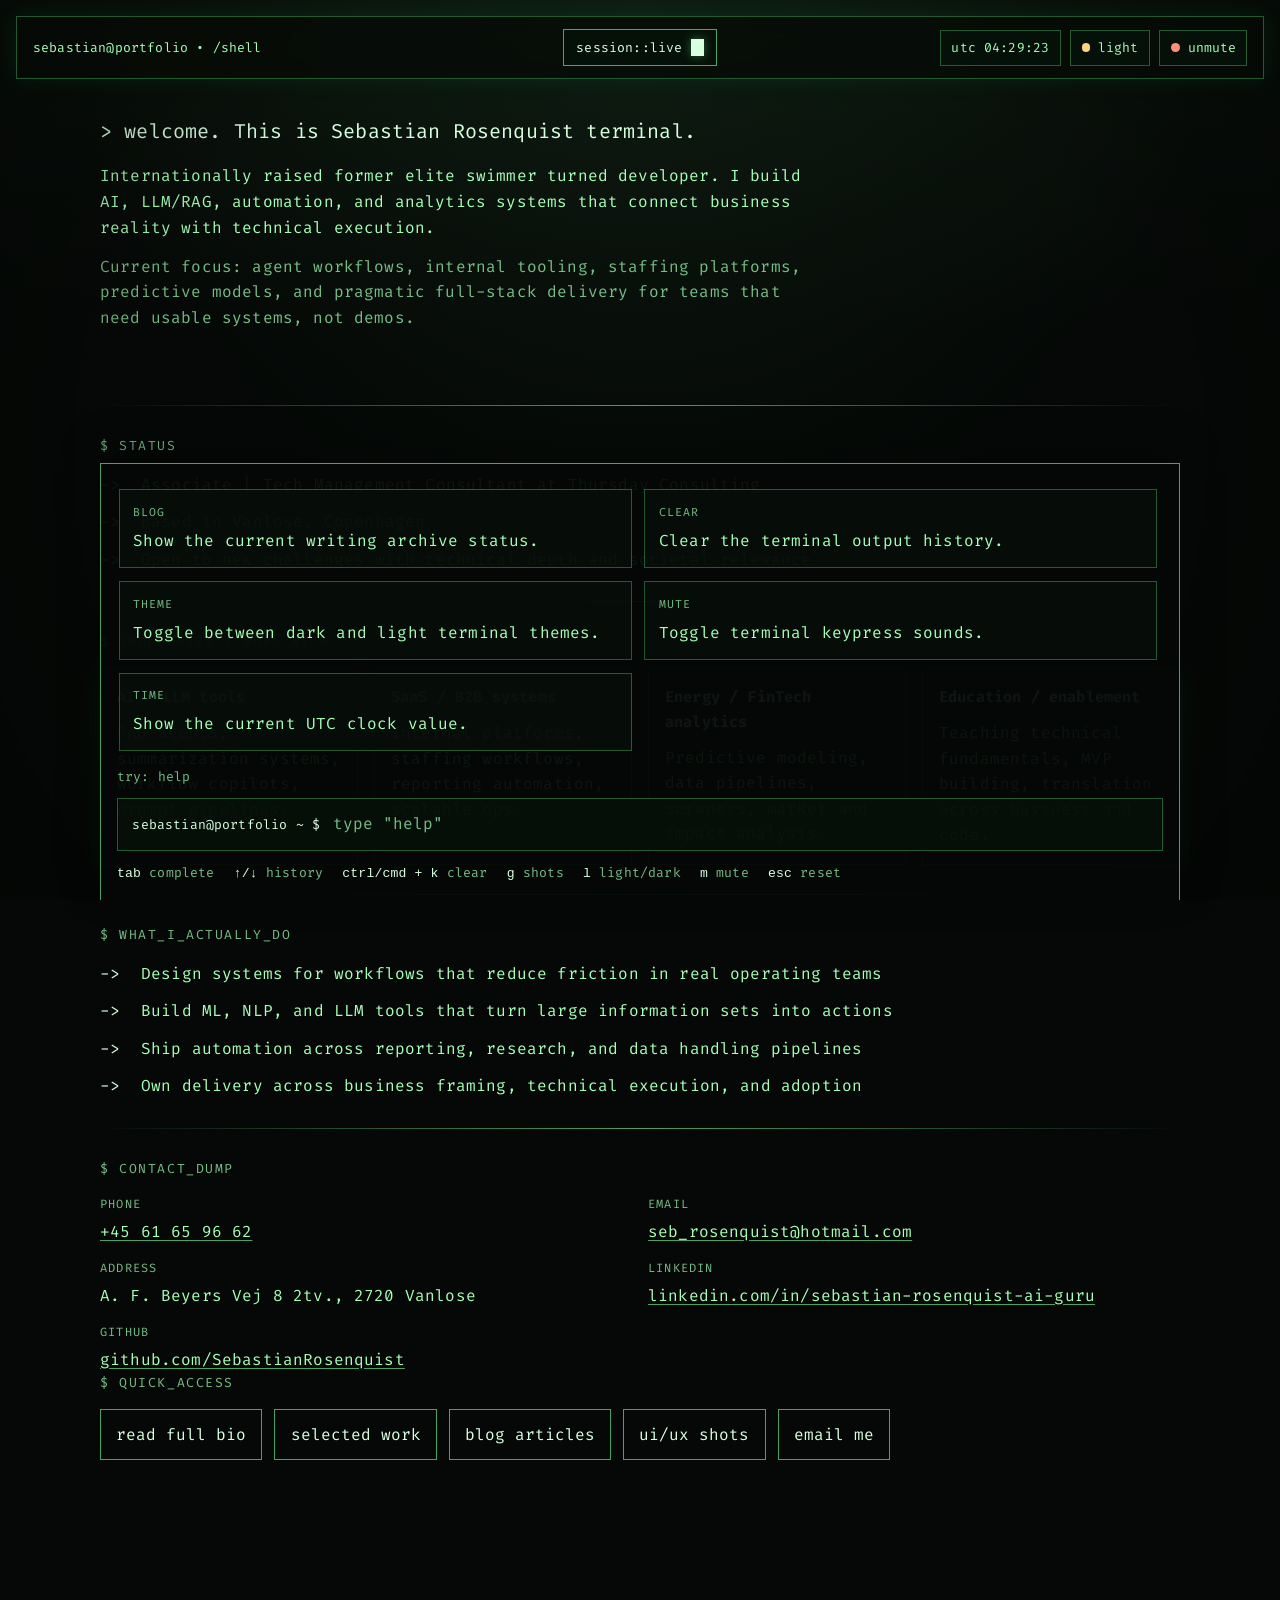
==== index.html @ 96fb519d "first commit" ====
<!doctype html>
<html lang="en" data-theme="dark">
  <head>
    <meta charset="utf-8">
    <meta name="viewport" content="width=device-width, initial-scale=1">
    <title>Sebastian Rosenquist | Terminal Portfolio</title>
    <meta
      name="description"
      content="Terminal-style portfolio for Sebastian Rosenquist, AI and ML consultant focused on LLMs, RAG, automation, and analytics."
    >
    <link rel="preconnect" href="https://fonts.googleapis.com">
    <link rel="preconnect" href="https://fonts.gstatic.com" crossorigin>
    <link
      href="https://fonts.googleapis.com/css2?family=Fira+Code:wght@400;500;600&display=swap"
      rel="stylesheet"
    >
    <link rel="stylesheet" href="styles.css">
  </head>
  <body>
    <div class="app-shell">
      <header class="system-bar" aria-label="Terminal toolbar">
        <div class="system-bar__identity">sebastian@portfolio &bull; /shell</div>

        <div class="system-bar__status" aria-hidden="true">
          <span>session::live</span>
          <span class="block-cursor"></span>
        </div>

        <div class="system-bar__tools">
          <div
            class="utc-readout"
            id="utcReadout"
            aria-label="Current UTC time"
          >
            UTC --:--:--
          </div>

          <button
            class="toolbar-button"
            id="themeToggle"
            type="button"
            aria-label="Toggle light and dark mode"
            aria-pressed="false"
            title="Toggle theme"
          >
            <span class="toolbar-button__dot toolbar-button__dot--amber" aria-hidden="true"></span>
            <span class="toolbar-button__text">theme</span>
          </button>

          <button
            class="toolbar-button"
            id="muteToggle"
            type="button"
            aria-label="Toggle terminal sound"
            aria-pressed="true"
            title="Toggle sound"
          >
            <span class="toolbar-button__dot toolbar-button__dot--red" aria-hidden="true"></span>
            <span class="toolbar-button__text">mute</span>
          </button>
        </div>
      </header>

      <main class="terminal-view">
        <section class="intro reveal">
          <p class="terminal-line terminal-line--lead">
            &gt; welcome. This is Sebastian Rosenquist terminal.
          </p>
          <p class="intro-copy">
            Internationally raised former elite swimmer turned developer. I build AI,
            LLM/RAG, automation, and analytics systems that connect business reality
            with technical execution.
          </p>
          <p class="intro-copy intro-copy--dim">
            Current focus: agent workflows, internal tooling, staffing platforms,
            predictive models, and pragmatic full-stack delivery for teams that need
            usable systems, not demos.
          </p>
        </section>

        <div class="terminal-rule" aria-hidden="true"></div>

        <section class="info-section reveal" id="status-section" aria-labelledby="status-heading">
          <div class="section-heading" id="status-heading">$ status</div>
          <ul class="terminal-list">
            <li><span class="list-prefix">-&gt;</span> Associate | Tech Management Consultant at Thursday Consulting</li>
            <li><span class="list-prefix">-&gt;</span> Based in Vanlose, Copenhagen</li>
            <li><span class="list-prefix">-&gt;</span> Open to new challenges with technical depth and societal relevance</li>
          </ul>
        </section>

        <div class="terminal-rule" aria-hidden="true"></div>

        <section
          class="info-section reveal"
          id="industries-section"
          aria-labelledby="industries-heading"
        >
          <div class="section-heading" id="industries-heading">$ industries_i_work_with</div>
          <div class="industry-grid">
            <article class="grid-cell">
              <h2>AI / LLM tools</h2>
              <p>RAG agents, summarization systems, workflow copilots, prompt pipelines.</p>
            </article>
            <article class="grid-cell">
              <h2>SaaS / B2B systems</h2>
              <p>Internal platforms, staffing workflows, reporting automation, scalable ops.</p>
            </article>
            <article class="grid-cell">
              <h2>Energy / FinTech analytics</h2>
              <p>Predictive modeling, data pipelines, scrapers, market and impact analysis.</p>
            </article>
            <article class="grid-cell">
              <h2>Education / enablement</h2>
              <p>Teaching technical fundamentals, MVP building, translation across business and code.</p>
            </article>
          </div>
        </section>

        <div class="terminal-rule" aria-hidden="true"></div>

        <section class="info-section reveal" id="work-section" aria-labelledby="work-heading">
          <div class="section-heading" id="work-heading">$ what_i_actually_do</div>
          <ul class="terminal-list">
            <li><span class="list-prefix">-&gt;</span> Design systems for workflows that reduce friction in real operating teams</li>
            <li><span class="list-prefix">-&gt;</span> Build ML, NLP, and LLM tools that turn large information sets into actions</li>
            <li><span class="list-prefix">-&gt;</span> Ship automation across reporting, research, and data handling pipelines</li>
            <li><span class="list-prefix">-&gt;</span> Own delivery across business framing, technical execution, and adoption</li>
          </ul>
        </section>

        <div class="terminal-rule" aria-hidden="true"></div>

        <section class="info-section reveal" aria-labelledby="contact-heading">
          <div class="section-heading" id="contact-heading">$ contact_dump</div>
          <div class="contact-grid">
            <p><span class="contact-label">phone</span><a href="tel:+4561659662">+45 61 65 96 62</a></p>
            <p><span class="contact-label">email</span><a href="mailto:seb_rosenquist@hotmail.com">seb_rosenquist@hotmail.com</a></p>
            <p><span class="contact-label">address</span><span>A. F. Beyers Vej 8 2tv., 2720 Vanlose</span></p>
            <p><span class="contact-label">linkedin</span><a href="https://www.linkedin.com/in/sebastian-rosenquist-ai-guru/" target="_blank" rel="noreferrer">linkedin.com/in/sebastian-rosenquist-ai-guru</a></p>
            <p><span class="contact-label">github</span><a href="https://github.com/SebastianRosenquist" target="_blank" rel="noreferrer">github.com/SebastianRosenquist</a></p>
          </div>
        </section>

        <section class="chip-section reveal" aria-labelledby="quick-actions-heading">
          <div class="section-heading" id="quick-actions-heading">$ quick_access</div>
          <div class="chip-row">
            <button class="terminal-chip" type="button" data-command="bio">read full bio</button>
            <button class="terminal-chip" type="button" data-command="shots">selected work</button>
            <button class="terminal-chip" type="button" data-command="blog">blog articles</button>
            <button class="terminal-chip" type="button" data-command="shots">ui/ux shots</button>
            <button class="terminal-chip" type="button" data-command="contact">email me</button>
          </div>
        </section>
      </main>

      <aside class="command-dock" aria-label="Interactive command line">
        <div
          class="command-log"
          id="terminalLog"
          role="log"
          aria-live="polite"
          aria-relevant="additions"
          aria-label="Terminal command output"
        ></div>

        <div
          class="command-suggestion"
          id="commandSuggestion"
          aria-label="Example commands"
        >
          try: <span id="suggestionText">help</span>
        </div>

        <form class="command-form" id="commandForm" autocomplete="off">
          <label class="prompt-label" for="commandInput">sebastian@portfolio ~ $</label>
          <input
            class="command-input"
            id="commandInput"
            name="command"
            type="text"
            spellcheck="false"
            aria-label="Terminal command input"
            placeholder='type "help"'
          >
        </form>

        <div class="shortcut-strip" aria-label="Keyboard shortcuts">
          <span><code>tab</code> complete</span>
          <span><code>&uarr;/&darr;</code> history</span>
          <span><code>ctrl/cmd + k</code> clear</span>
          <span><code>g</code> shots</span>
          <span><code>l</code> light/dark</span>
          <span><code>m</code> mute</span>
          <span><code>esc</code> reset</span>
        </div>
      </aside>
    </div>

    <script src="script.js"></script>
  </body>
</html>
---- styles.css ----
:root {
  --font-mono: "Fira Code", "Courier New", Courier, monospace;
  --bg: #050806;
  --bg-elevated: rgba(8, 15, 10, 0.9);
  --bg-soft: rgba(7, 19, 10, 0.7);
  --text: #a7ffb7;
  --text-bright: #d8ffe0;
  --text-dim: #76bd85;
  --border: rgba(97, 255, 141, 0.32);
  --border-strong: rgba(119, 255, 164, 0.62);
  --shadow: 0 0 24px rgba(41, 255, 112, 0.08);
  --focus: #f4ff98;
  --danger: #ff8f7e;
  --amber: #ffd27f;
  --success: #7dffaf;
}

html[data-theme="light"] {
  --bg: #e8f1df;
  --bg-elevated: rgba(244, 250, 236, 0.94);
  --bg-soft: rgba(229, 239, 220, 0.88);
  --text: #113d1f;
  --text-bright: #0a240f;
  --text-dim: #41604a;
  --border: rgba(17, 61, 31, 0.22);
  --border-strong: rgba(17, 61, 31, 0.44);
  --shadow: 0 0 24px rgba(17, 61, 31, 0.08);
  --focus: #6c7c12;
  --danger: #b44f43;
  --amber: #967111;
  --success: #1d6c35;
}

*,
*::before,
*::after {
  box-sizing: border-box;
}

html {
  color-scheme: dark;
}

html[data-theme="light"] {
  color-scheme: light;
}

body {
  margin: 0;
  min-height: 100vh;
  font-family: var(--font-mono);
  background:
    radial-gradient(circle at top, rgba(56, 122, 74, 0.12), transparent 30%),
    linear-gradient(180deg, rgba(16, 30, 18, 0.35), transparent 18%),
    var(--bg);
  color: var(--text);
  line-height: 1.6;
  letter-spacing: 0.01em;
}

body::before {
  content: "";
  position: fixed;
  inset: 0;
  pointer-events: none;
  background:
    repeating-linear-gradient(
      to bottom,
      rgba(255, 255, 255, 0.02) 0,
      rgba(255, 255, 255, 0.02) 1px,
      transparent 1px,
      transparent 4px
    );
  opacity: 0.18;
}

body::after {
  content: "";
  position: fixed;
  inset: 0;
  pointer-events: none;
  background:
    radial-gradient(circle at center, transparent 58%, rgba(0, 0, 0, 0.35) 100%);
  mix-blend-mode: multiply;
}

a {
  color: inherit;
  text-decoration-color: var(--border-strong);
  text-underline-offset: 0.2rem;
}

button,
input {
  font: inherit;
}

.app-shell {
  min-height: 100vh;
  padding: 1rem 1rem 22rem;
}

.system-bar {
  position: sticky;
  top: 0;
  z-index: 20;
  display: grid;
  grid-template-columns: minmax(0, 1fr) auto minmax(0, 1fr);
  gap: 1rem;
  align-items: center;
  padding: 0.75rem 1rem;
  border: 1px solid var(--border);
  background: rgba(6, 11, 7, 0.84);
  box-shadow: var(--shadow);
  text-transform: lowercase;
  backdrop-filter: blur(8px);
}

html[data-theme="light"] .system-bar {
  background: rgba(241, 248, 233, 0.92);
}

.system-bar__identity,
.system-bar__status,
.utc-readout,
.toolbar-button__text,
.section-heading,
.prompt-label,
.command-suggestion,
.shortcut-strip,
code {
  font-size: 0.82rem;
}

.system-bar__identity {
  white-space: nowrap;
  overflow: hidden;
  text-overflow: ellipsis;
}

.system-bar__status {
  display: inline-flex;
  gap: 0.55rem;
  align-items: center;
  justify-self: center;
  padding: 0.45rem 0.75rem;
  border: 1px solid var(--border-strong);
  color: var(--text-bright);
  background: var(--bg-soft);
}

.block-cursor {
  width: 0.78rem;
  height: 1.05rem;
  background: currentColor;
  box-shadow: 0 0 10px rgba(133, 255, 170, 0.35);
  animation: blink 1s steps(1, end) infinite;
}

.system-bar__tools {
  display: flex;
  justify-self: end;
  align-items: center;
  gap: 0.6rem;
  flex-wrap: wrap;
}

.utc-readout,
.toolbar-button {
  border: 1px solid var(--border);
  background: var(--bg-soft);
  color: var(--text);
  min-height: 2.25rem;
}

.utc-readout {
  display: inline-flex;
  align-items: center;
  padding: 0.4rem 0.65rem;
}

.toolbar-button {
  display: inline-flex;
  align-items: center;
  gap: 0.5rem;
  padding: 0.4rem 0.65rem;
  cursor: pointer;
  text-transform: lowercase;
  box-shadow: inset 0 0 0 1px transparent;
  transition: border-color 140ms ease, color 140ms ease, background 140ms ease;
}

.toolbar-button__dot {
  width: 0.55rem;
  height: 0.55rem;
  border-radius: 50%;
  display: inline-block;
}

.toolbar-button__dot--amber {
  background: var(--amber);
}

.toolbar-button__dot--red {
  background: var(--danger);
}

.terminal-view {
  width: min(1080px, 100%);
  margin: 2.25rem auto 0;
}

.intro {
  padding: 0 0 2rem;
}

.terminal-line {
  margin: 0 0 1rem;
  color: var(--text-bright);
}

.terminal-line--lead {
  font-size: clamp(1.05rem, 2vw, 1.25rem);
}

.intro-copy {
  max-width: 72ch;
  margin: 0 0 0.85rem;
}

.intro-copy--dim {
  color: var(--text-dim);
}

.terminal-rule {
  height: 1px;
  margin: 1.8rem 0;
  background: linear-gradient(90deg, transparent, var(--border-strong), transparent);
}

.info-section,
.chip-section {
  display: grid;
  gap: 1rem;
}

.section-heading {
  letter-spacing: 0.12em;
  text-transform: uppercase;
  color: var(--text-dim);
}

.terminal-list {
  list-style: none;
  margin: 0;
  padding: 0;
  display: grid;
  gap: 0.75rem;
}

.list-prefix {
  color: var(--text-bright);
  margin-right: 0.65rem;
}

.industry-grid {
  display: grid;
  grid-template-columns: repeat(4, minmax(0, 1fr));
  gap: 1rem;
}

.grid-cell,
.terminal-card {
  min-height: 100%;
  padding: 1rem;
  border: 1px solid var(--border);
  background: rgba(10, 18, 11, 0.52);
  box-shadow: var(--shadow);
}

html[data-theme="light"] .grid-cell,
html[data-theme="light"] .terminal-card {
  background: rgba(244, 249, 239, 0.82);
}

.grid-cell h2,
.terminal-card h2,
.terminal-card h3 {
  margin: 0 0 0.65rem;
  font-size: 0.96rem;
  color: var(--text-bright);
}

.grid-cell p,
.terminal-card p {
  margin: 0;
  color: var(--text);
}

.contact-grid {
  display: grid;
  grid-template-columns: repeat(2, minmax(0, 1fr));
  gap: 0.9rem 1rem;
}

.contact-grid p {
  margin: 0;
  display: grid;
  gap: 0.3rem;
}

.contact-label {
  color: var(--text-dim);
  text-transform: uppercase;
  letter-spacing: 0.1em;
  font-size: 0.75rem;
}

.chip-row {
  display: flex;
  flex-wrap: wrap;
  gap: 0.75rem;
}

.terminal-chip {
  padding: 0.72rem 0.95rem;
  border: 1px solid var(--border-strong);
  background: transparent;
  color: var(--text-bright);
  cursor: pointer;
  text-transform: lowercase;
  transition: background 140ms ease, color 140ms ease, border-color 140ms ease, transform 140ms ease;
}

.terminal-chip:hover,
.terminal-chip:focus-visible,
.toolbar-button:hover,
.toolbar-button:focus-visible {
  background: rgba(130, 255, 163, 0.08);
  border-color: var(--text-bright);
  color: var(--text-bright);
  transform: translateY(-1px);
}

.command-dock {
  position: fixed;
  left: 50%;
  bottom: 0;
  z-index: 30;
  transform: translateX(-50%);
  width: min(1080px, calc(100% - 2rem));
  padding: 1rem;
  border: 1px solid var(--border-strong);
  border-bottom: 0;
  background: rgba(5, 8, 6, 0.95);
  box-shadow: 0 -14px 40px rgba(0, 0, 0, 0.28);
}

html[data-theme="light"] .command-dock {
  background: rgba(241, 248, 233, 0.97);
}

.command-log {
  max-height: 17rem;
  min-height: 6rem;
  overflow-y: auto;
  padding-right: 0.35rem;
  scrollbar-width: thin;
  scrollbar-color: var(--border-strong) transparent;
}

.command-log::-webkit-scrollbar {
  width: 8px;
}

.command-log::-webkit-scrollbar-thumb {
  background: var(--border-strong);
}

.log-entry {
  margin-bottom: 1rem;
}

.log-entry:last-child {
  margin-bottom: 0;
}

.log-entry--command {
  color: var(--text-bright);
}

.log-prompt {
  color: var(--text-dim);
}

.output-block {
  margin-top: 0.45rem;
  padding-left: 0.1rem;
}

.output-block + .output-block {
  margin-top: 0.9rem;
}

.output-title {
  margin-bottom: 0.45rem;
  color: var(--text-dim);
  text-transform: uppercase;
  letter-spacing: 0.08em;
  font-size: 0.78rem;
}

.output-lines,
.output-list {
  display: grid;
  gap: 0.45rem;
}

.output-lines p,
.output-list p,
.output-grid p,
.terminal-card p {
  margin: 0;
}

.output-list p::before {
  content: "-> ";
  color: var(--text-bright);
}

.output-grid,
.card-grid {
  display: grid;
  gap: 0.8rem;
  grid-template-columns: repeat(2, minmax(0, 1fr));
}

.output-grid p {
  margin: 0;
  padding: 0.85rem;
  border: 1px solid var(--border);
  background: rgba(10, 18, 11, 0.48);
}

html[data-theme="light"] .output-grid p {
  background: rgba(244, 249, 239, 0.8);
}

.output-label {
  display: block;
  margin-bottom: 0.35rem;
  color: var(--text-dim);
  text-transform: uppercase;
  font-size: 0.72rem;
  letter-spacing: 0.08em;
}

.output-links {
  display: grid;
  gap: 0.75rem;
}

.output-link-item {
  padding: 0.8rem;
  border: 1px solid var(--border);
  background: rgba(10, 18, 11, 0.48);
}

html[data-theme="light"] .output-link-item {
  background: rgba(244, 249, 239, 0.8);
}

.output-link-item strong {
  display: inline-block;
  width: 6.5rem;
  color: var(--text-dim);
  font-weight: 500;
}

.command-suggestion {
  margin-top: 0.9rem;
  color: var(--text-dim);
}

.command-form {
  display: flex;
  align-items: center;
  gap: 0.8rem;
  margin-top: 0.65rem;
  padding: 0.8rem 0.9rem;
  border: 1px solid var(--border);
  background: var(--bg-soft);
}

.prompt-label {
  flex: 0 0 auto;
  color: var(--text-bright);
}

.command-input {
  width: 100%;
  min-width: 0;
  border: 0;
  padding: 0;
  background: transparent;
  color: var(--text-bright);
  outline: none;
}

.command-input::placeholder {
  color: var(--text-dim);
}

.shortcut-strip {
  display: flex;
  flex-wrap: wrap;
  gap: 0.8rem 1.2rem;
  margin-top: 0.7rem;
  color: var(--text-dim);
}

code {
  color: var(--text-bright);
}

.system-message {
  color: var(--text-dim);
}

.error-message {
  color: var(--danger);
}

.success-message {
  color: var(--success);
}

.reveal {
  animation: fade-up 520ms ease both;
}

:focus-visible {
  outline: 2px solid var(--focus);
  outline-offset: 3px;
}

@keyframes blink {
  0%,
  49% {
    opacity: 1;
  }

  50%,
  100% {
    opacity: 0;
  }
}

@keyframes fade-up {
  from {
    opacity: 0;
    transform: translateY(8px);
  }

  to {
    opacity: 1;
    transform: translateY(0);
  }
}

@media (max-width: 960px) {
  .industry-grid,
  .output-grid,
  .card-grid,
  .contact-grid {
    grid-template-columns: repeat(2, minmax(0, 1fr));
  }

  .system-bar {
    grid-template-columns: 1fr;
    justify-items: start;
  }

  .system-bar__status {
    justify-self: start;
  }

  .system-bar__tools {
    justify-self: start;
  }
}

@media (max-width: 640px) {
  .app-shell {
    padding-inline: 0.75rem;
    padding-bottom: 24rem;
  }

  .industry-grid,
  .output-grid,
  .card-grid,
  .contact-grid {
    grid-template-columns: 1fr;
  }

  .command-dock {
    width: calc(100% - 1rem);
    padding: 0.85rem;
  }

  .command-form {
    flex-direction: column;
    align-items: flex-start;
  }

  .prompt-label {
    width: 100%;
  }

  .shortcut-strip {
    gap: 0.55rem 0.9rem;
  }
}
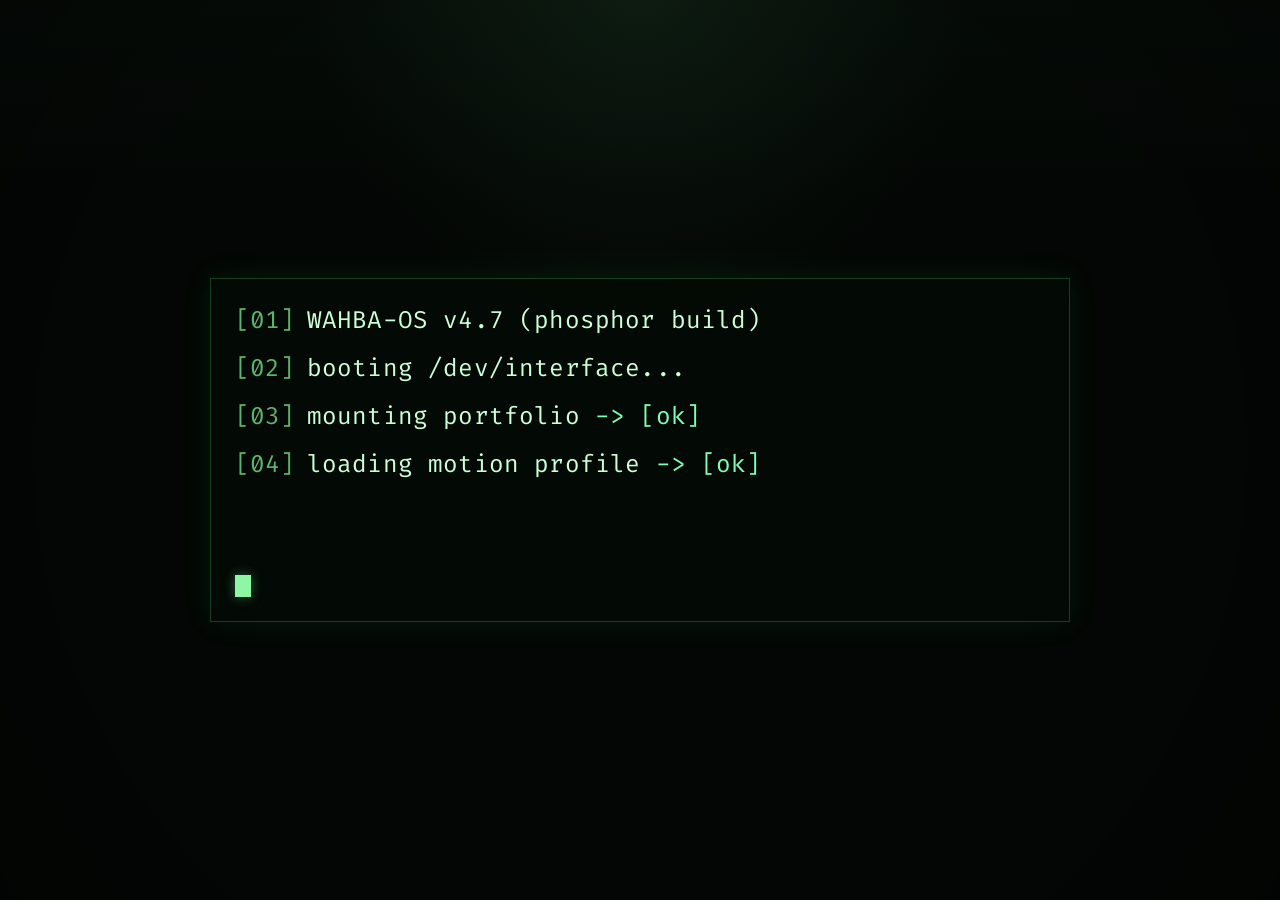
==== commit 1c5c75e9: "first commit" ====
--- a/index.html
+++ b/index.html
@@ -18,183 +18,95 @@
   </head>
   <body>
     <div class="app-shell">
-      <header class="system-bar" aria-label="Terminal toolbar">
-        <div class="system-bar__identity">sebastian@portfolio &bull; /shell</div>
+      <section class="boot-screen" id="bootScreen" aria-label="System boot sequence">
+        <div class="boot-screen__inner">
+          <div class="boot-log" id="bootLog" aria-live="polite" aria-atomic="false"></div>
+          <div class="boot-screen__cursor" aria-hidden="true"></div>
+        </div>
+      </section>
 
-        <div class="system-bar__status" aria-hidden="true">
-          <span>session::live</span>
-          <span class="block-cursor"></span>
-        </div>
+      <section class="terminal-shell is-hidden" id="terminalShell" aria-label="Portfolio terminal">
+        <header class="terminal-header" aria-label="Terminal toolbar">
+          <div class="terminal-header__identity">sebastian@portfolio &bull; /shell</div>
 
-        <div class="system-bar__tools">
-          <div
-            class="utc-readout"
-            id="utcReadout"
-            aria-label="Current UTC time"
-          >
-            UTC --:--:--
+          <div class="terminal-header__status" aria-hidden="true">
+            <span>session::live</span>
+            <span class="block-cursor"></span>
           </div>
 
-          <button
-            class="toolbar-button"
-            id="themeToggle"
-            type="button"
-            aria-label="Toggle light and dark mode"
-            aria-pressed="false"
-            title="Toggle theme"
-          >
-            <span class="toolbar-button__dot toolbar-button__dot--amber" aria-hidden="true"></span>
-            <span class="toolbar-button__text">theme</span>
-          </button>
+          <div class="terminal-header__tools">
+            <div class="utc-readout" id="utcReadout" aria-label="Current UTC time">UTC --:--:--</div>
 
-          <button
-            class="toolbar-button"
-            id="muteToggle"
-            type="button"
-            aria-label="Toggle terminal sound"
-            aria-pressed="true"
-            title="Toggle sound"
-          >
-            <span class="toolbar-button__dot toolbar-button__dot--red" aria-hidden="true"></span>
-            <span class="toolbar-button__text">mute</span>
-          </button>
-        </div>
-      </header>
+            <button
+              class="toolbar-button"
+              id="themeToggle"
+              type="button"
+              aria-label="Toggle light and dark mode"
+              aria-pressed="false"
+              title="Toggle theme"
+            >
+              <span class="toolbar-button__dot toolbar-button__dot--amber" aria-hidden="true"></span>
+              <span class="toolbar-button__text">light</span>
+            </button>
 
-      <main class="terminal-view">
-        <section class="intro reveal">
-          <p class="terminal-line terminal-line--lead">
-            &gt; welcome. This is Sebastian Rosenquist terminal.
-          </p>
-          <p class="intro-copy">
-            Internationally raised former elite swimmer turned developer. I build AI,
-            LLM/RAG, automation, and analytics systems that connect business reality
-            with technical execution.
-          </p>
-          <p class="intro-copy intro-copy--dim">
-            Current focus: agent workflows, internal tooling, staffing platforms,
-            predictive models, and pragmatic full-stack delivery for teams that need
-            usable systems, not demos.
-          </p>
-        </section>
+            <button
+              class="toolbar-button"
+              id="muteToggle"
+              type="button"
+              aria-label="Toggle terminal sound"
+              aria-pressed="false"
+              title="Toggle sound"
+            >
+              <span class="toolbar-button__dot toolbar-button__dot--red" aria-hidden="true"></span>
+              <span class="toolbar-button__text">unmute</span>
+            </button>
+          </div>
+        </header>
 
-        <div class="terminal-rule" aria-hidden="true"></div>
+        <main class="terminal-body">
+          <div
+            class="terminal-log"
+            id="terminalLog"
+            role="log"
+            aria-live="polite"
+            aria-relevant="additions"
+            aria-label="Terminal command output"
+          ></div>
+        </main>
 
-        <section class="info-section reveal" id="status-section" aria-labelledby="status-heading">
-          <div class="section-heading" id="status-heading">$ status</div>
-          <ul class="terminal-list">
-            <li><span class="list-prefix">-&gt;</span> Associate | Tech Management Consultant at Thursday Consulting</li>
-            <li><span class="list-prefix">-&gt;</span> Based in Vanlose, Copenhagen</li>
-            <li><span class="list-prefix">-&gt;</span> Open to new challenges with technical depth and societal relevance</li>
-          </ul>
-        </section>
+        <footer class="terminal-footer">
+          <div class="command-suggestion" id="commandSuggestion" aria-label="Example commands">
+            try: <span id="suggestionText">help</span>
+          </div>
 
-        <div class="terminal-rule" aria-hidden="true"></div>
+          <form class="command-form" id="commandForm" autocomplete="off">
+            <label class="prompt-label" for="commandInput">sebastian@portfolio ~ $</label>
+            <div class="command-input-shell">
+              <div class="command-ghost" id="commandGhost" aria-hidden="true"></div>
+              <input
+                class="command-input"
+                id="commandInput"
+                name="command"
+                type="text"
+                spellcheck="false"
+                aria-label="Terminal command input"
+                placeholder="type a command"
+                disabled
+              >
+            </div>
+          </form>
 
-        <section
-          class="info-section reveal"
-          id="industries-section"
-          aria-labelledby="industries-heading"
-        >
-          <div class="section-heading" id="industries-heading">$ industries_i_work_with</div>
-          <div class="industry-grid">
-            <article class="grid-cell">
-              <h2>AI / LLM tools</h2>
-              <p>RAG agents, summarization systems, workflow copilots, prompt pipelines.</p>
-            </article>
-            <article class="grid-cell">
-              <h2>SaaS / B2B systems</h2>
-              <p>Internal platforms, staffing workflows, reporting automation, scalable ops.</p>
-            </article>
-            <article class="grid-cell">
-              <h2>Energy / FinTech analytics</h2>
-              <p>Predictive modeling, data pipelines, scrapers, market and impact analysis.</p>
-            </article>
-            <article class="grid-cell">
-              <h2>Education / enablement</h2>
-              <p>Teaching technical fundamentals, MVP building, translation across business and code.</p>
-            </article>
+          <div class="shortcut-strip" aria-label="Keyboard shortcuts">
+            <span><code>tab</code> complete</span>
+            <span><code>&uarr;/&darr;</code> history</span>
+            <span><code>ctrl/cmd + k</code> clear</span>
+            <span><code>g</code> work</span>
+            <span><code>l</code> light/dark</span>
+            <span><code>m</code> mute</span>
+            <span><code>esc</code> reset</span>
           </div>
-        </section>
-
-        <div class="terminal-rule" aria-hidden="true"></div>
-
-        <section class="info-section reveal" id="work-section" aria-labelledby="work-heading">
-          <div class="section-heading" id="work-heading">$ what_i_actually_do</div>
-          <ul class="terminal-list">
-            <li><span class="list-prefix">-&gt;</span> Design systems for workflows that reduce friction in real operating teams</li>
-            <li><span class="list-prefix">-&gt;</span> Build ML, NLP, and LLM tools that turn large information sets into actions</li>
-            <li><span class="list-prefix">-&gt;</span> Ship automation across reporting, research, and data handling pipelines</li>
-            <li><span class="list-prefix">-&gt;</span> Own delivery across business framing, technical execution, and adoption</li>
-          </ul>
-        </section>
-
-        <div class="terminal-rule" aria-hidden="true"></div>
-
-        <section class="info-section reveal" aria-labelledby="contact-heading">
-          <div class="section-heading" id="contact-heading">$ contact_dump</div>
-          <div class="contact-grid">
-            <p><span class="contact-label">phone</span><a href="tel:+4561659662">+45 61 65 96 62</a></p>
-            <p><span class="contact-label">email</span><a href="mailto:seb_rosenquist@hotmail.com">seb_rosenquist@hotmail.com</a></p>
-            <p><span class="contact-label">address</span><span>A. F. Beyers Vej 8 2tv., 2720 Vanlose</span></p>
-            <p><span class="contact-label">linkedin</span><a href="https://www.linkedin.com/in/sebastian-rosenquist-ai-guru/" target="_blank" rel="noreferrer">linkedin.com/in/sebastian-rosenquist-ai-guru</a></p>
-            <p><span class="contact-label">github</span><a href="https://github.com/SebastianRosenquist" target="_blank" rel="noreferrer">github.com/SebastianRosenquist</a></p>
-          </div>
-        </section>
-
-        <section class="chip-section reveal" aria-labelledby="quick-actions-heading">
-          <div class="section-heading" id="quick-actions-heading">$ quick_access</div>
-          <div class="chip-row">
-            <button class="terminal-chip" type="button" data-command="bio">read full bio</button>
-            <button class="terminal-chip" type="button" data-command="shots">selected work</button>
-            <button class="terminal-chip" type="button" data-command="blog">blog articles</button>
-            <button class="terminal-chip" type="button" data-command="shots">ui/ux shots</button>
-            <button class="terminal-chip" type="button" data-command="contact">email me</button>
-          </div>
-        </section>
-      </main>
-
-      <aside class="command-dock" aria-label="Interactive command line">
-        <div
-          class="command-log"
-          id="terminalLog"
-          role="log"
-          aria-live="polite"
-          aria-relevant="additions"
-          aria-label="Terminal command output"
-        ></div>
-
-        <div
-          class="command-suggestion"
-          id="commandSuggestion"
-          aria-label="Example commands"
-        >
-          try: <span id="suggestionText">help</span>
-        </div>
-
-        <form class="command-form" id="commandForm" autocomplete="off">
-          <label class="prompt-label" for="commandInput">sebastian@portfolio ~ $</label>
-          <input
-            class="command-input"
-            id="commandInput"
-            name="command"
-            type="text"
-            spellcheck="false"
-            aria-label="Terminal command input"
-            placeholder='type "help"'
-          >
-        </form>
-
-        <div class="shortcut-strip" aria-label="Keyboard shortcuts">
-          <span><code>tab</code> complete</span>
-          <span><code>&uarr;/&darr;</code> history</span>
-          <span><code>ctrl/cmd + k</code> clear</span>
-          <span><code>g</code> shots</span>
-          <span><code>l</code> light/dark</span>
-          <span><code>m</code> mute</span>
-          <span><code>esc</code> reset</span>
-        </div>
-      </aside>
+        </footer>
+      </section>
     </div>
 
     <script src="script.js"></script>
--- a/styles.css
+++ b/styles.css
@@ -1,34 +1,36 @@
 :root {
   --font-mono: "Fira Code", "Courier New", Courier, monospace;
-  --bg: #050806;
-  --bg-elevated: rgba(8, 15, 10, 0.9);
-  --bg-soft: rgba(7, 19, 10, 0.7);
-  --text: #a7ffb7;
-  --text-bright: #d8ffe0;
-  --text-dim: #76bd85;
-  --border: rgba(97, 255, 141, 0.32);
-  --border-strong: rgba(119, 255, 164, 0.62);
-  --shadow: 0 0 24px rgba(41, 255, 112, 0.08);
-  --focus: #f4ff98;
-  --danger: #ff8f7e;
-  --amber: #ffd27f;
-  --success: #7dffaf;
+  --bg: #030604;
+  --bg-elevated: rgba(7, 13, 8, 0.94);
+  --bg-soft: rgba(7, 16, 9, 0.78);
+  --panel: rgba(9, 18, 11, 0.72);
+  --text: #8ef7a6;
+  --text-bright: #cbffd7;
+  --text-dim: #5fb46f;
+  --border: rgba(92, 255, 139, 0.22);
+  --border-strong: rgba(109, 255, 155, 0.5);
+  --shadow: 0 0 30px rgba(42, 255, 109, 0.08);
+  --focus: #e8ff8d;
+  --danger: #ff8979;
+  --amber: #ffd57f;
+  --success: #7effb4;
 }
 
 html[data-theme="light"] {
-  --bg: #e8f1df;
-  --bg-elevated: rgba(244, 250, 236, 0.94);
-  --bg-soft: rgba(229, 239, 220, 0.88);
-  --text: #113d1f;
-  --text-bright: #0a240f;
-  --text-dim: #41604a;
-  --border: rgba(17, 61, 31, 0.22);
-  --border-strong: rgba(17, 61, 31, 0.44);
-  --shadow: 0 0 24px rgba(17, 61, 31, 0.08);
-  --focus: #6c7c12;
-  --danger: #b44f43;
-  --amber: #967111;
-  --success: #1d6c35;
+  --bg: #e7f0de;
+  --bg-elevated: rgba(244, 249, 239, 0.96);
+  --bg-soft: rgba(234, 243, 225, 0.92);
+  --panel: rgba(240, 247, 233, 0.88);
+  --text: #174025;
+  --text-bright: #0d2715;
+  --text-dim: #486450;
+  --border: rgba(19, 64, 34, 0.18);
+  --border-strong: rgba(19, 64, 34, 0.38);
+  --shadow: 0 0 30px rgba(18, 66, 32, 0.08);
+  --focus: #67790f;
+  --danger: #b24a42;
+  --amber: #9b7713;
+  --success: #1c7037;
 }
 
 *,
@@ -50,8 +52,8 @@
   min-height: 100vh;
   font-family: var(--font-mono);
   background:
-    radial-gradient(circle at top, rgba(56, 122, 74, 0.12), transparent 30%),
-    linear-gradient(180deg, rgba(16, 30, 18, 0.35), transparent 18%),
+    radial-gradient(circle at top, rgba(59, 121, 71, 0.15), transparent 30%),
+    linear-gradient(180deg, rgba(8, 18, 11, 0.42), transparent 22%),
     var(--bg);
   color: var(--text);
   line-height: 1.6;
@@ -66,8 +68,8 @@
   background:
     repeating-linear-gradient(
       to bottom,
-      rgba(255, 255, 255, 0.02) 0,
-      rgba(255, 255, 255, 0.02) 1px,
+      rgba(255, 255, 255, 0.025) 0,
+      rgba(255, 255, 255, 0.025) 1px,
       transparent 1px,
       transparent 4px
     );
@@ -79,8 +81,7 @@
   position: fixed;
   inset: 0;
   pointer-events: none;
-  background:
-    radial-gradient(circle at center, transparent 58%, rgba(0, 0, 0, 0.35) 100%);
+  background: radial-gradient(circle at center, transparent 58%, rgba(0, 0, 0, 0.35) 100%);
   mix-blend-mode: multiply;
 }
 
@@ -97,51 +98,118 @@
 
 .app-shell {
   min-height: 100vh;
-  padding: 1rem 1rem 22rem;
-}
-
-.system-bar {
-  position: sticky;
-  top: 0;
-  z-index: 20;
+}
+
+.is-hidden {
+  display: none !important;
+}
+
+.boot-screen,
+.terminal-shell {
+  min-height: 100vh;
+}
+
+.boot-screen {
+  display: grid;
+  place-items: center;
+  padding: 2rem;
+}
+
+.boot-screen.is-complete {
+  animation: boot-fade 360ms ease forwards;
+}
+
+.boot-screen__inner {
+  width: min(860px, 100%);
+  padding: 1.5rem;
+  border: 1px solid var(--border);
+  background: rgba(4, 10, 5, 0.92);
+  box-shadow: var(--shadow);
+}
+
+html[data-theme="light"] .boot-screen__inner {
+  background: rgba(240, 247, 233, 0.98);
+}
+
+.boot-log {
+  display: grid;
+  gap: 0.8rem;
+  min-height: 16rem;
+  align-content: start;
+  font-size: clamp(1.1rem, 1.9vw, 1.55rem);
+  line-height: 1.45;
+  color: var(--text-bright);
+}
+
+.boot-line {
+  opacity: 0;
+  animation: boot-line-reveal 220ms ease forwards;
+}
+
+.boot-line__index {
+  color: var(--text-dim);
+  margin-right: 0.7rem;
+}
+
+.boot-line__status {
+  color: var(--text-bright);
+}
+
+.boot-line__status--ok {
+  color: var(--success);
+}
+
+.boot-screen__cursor {
+  width: 1rem;
+  height: 1.35rem;
+  margin-top: 1rem;
+  background: currentColor;
+  box-shadow: 0 0 12px rgba(126, 255, 180, 0.35);
+  animation: blink 1s steps(1, end) infinite;
+}
+
+.terminal-shell {
+  display: grid;
+  grid-template-rows: auto minmax(0, 1fr) auto;
+  width: min(1160px, calc(100% - 1.5rem));
+  margin: 0 auto;
+  padding: 0.8rem 0 0;
+}
+
+.terminal-header {
   display: grid;
   grid-template-columns: minmax(0, 1fr) auto minmax(0, 1fr);
   gap: 1rem;
   align-items: center;
   padding: 0.75rem 1rem;
   border: 1px solid var(--border);
-  background: rgba(6, 11, 7, 0.84);
+  border-bottom: 0;
+  background: var(--bg-elevated);
   box-shadow: var(--shadow);
-  text-transform: lowercase;
   backdrop-filter: blur(8px);
 }
 
-html[data-theme="light"] .system-bar {
-  background: rgba(241, 248, 233, 0.92);
-}
-
-.system-bar__identity,
-.system-bar__status,
+.terminal-header__identity,
+.terminal-header__status,
 .utc-readout,
 .toolbar-button__text,
-.section-heading,
-.prompt-label,
 .command-suggestion,
 .shortcut-strip,
+.prompt-label,
 code {
   font-size: 0.82rem;
 }
 
-.system-bar__identity {
+.terminal-header__identity {
   white-space: nowrap;
   overflow: hidden;
   text-overflow: ellipsis;
 }
 
-.system-bar__status {
+.terminal-header__status {
   display: inline-flex;
+  align-items: center;
   gap: 0.55rem;
-  align-items: center;
   justify-self: center;
   padding: 0.45rem 0.75rem;
   border: 1px solid var(--border-strong);
@@ -157,7 +225,7 @@
   animation: blink 1s steps(1, end) infinite;
 }
 
-.system-bar__tools {
+.terminal-header__tools {
   display: flex;
   justify-self: end;
   align-items: center;
@@ -166,16 +234,17 @@
 }
 
 .utc-readout,
-.toolbar-button {
+.toolbar-button,
+.command-form {
   border: 1px solid var(--border);
   background: var(--bg-soft);
   color: var(--text);
-  min-height: 2.25rem;
 }
 
 .utc-readout {
   display: inline-flex;
   align-items: center;
+  min-height: 2.25rem;
   padding: 0.4rem 0.65rem;
 }
 
@@ -183,10 +252,9 @@
   display: inline-flex;
   align-items: center;
   gap: 0.5rem;
+  min-height: 2.25rem;
   padding: 0.4rem 0.65rem;
   cursor: pointer;
-  text-transform: lowercase;
-  box-shadow: inset 0 0 0 1px transparent;
   transition: border-color 140ms ease, color 140ms ease, background 140ms ease;
 }
 
@@ -205,135 +273,326 @@
   background: var(--danger);
 }
 
-.terminal-view {
-  width: min(1080px, 100%);
-  margin: 2.25rem auto 0;
-}
-
-.intro {
-  padding: 0 0 2rem;
-}
-
-.terminal-line {
-  margin: 0 0 1rem;
-  color: var(--text-bright);
-}
-
-.terminal-line--lead {
-  font-size: clamp(1.05rem, 2vw, 1.25rem);
-}
-
-.intro-copy {
-  max-width: 72ch;
-  margin: 0 0 0.85rem;
-}
-
-.intro-copy--dim {
-  color: var(--text-dim);
-}
-
-.terminal-rule {
-  height: 1px;
-  margin: 1.8rem 0;
-  background: linear-gradient(90deg, transparent, var(--border-strong), transparent);
-}
-
-.info-section,
-.chip-section {
+.terminal-body {
+  min-height: 0;
+  border-inline: 1px solid var(--border);
+  background: var(--bg-elevated);
+  overflow: hidden;
+}
+
+.terminal-log {
+  height: 100%;
+  overflow-y: auto;
+  padding: 1.25rem 1rem 1rem;
+  scrollbar-width: thin;
+  scrollbar-color: var(--border-strong) transparent;
+}
+
+.terminal-log::-webkit-scrollbar {
+  width: 8px;
+}
+
+.terminal-log::-webkit-scrollbar-thumb {
+  background: var(--border-strong);
+}
+
+.terminal-footer {
+  position: sticky;
+  bottom: 0;
   display: grid;
-  gap: 1rem;
-}
-
-.section-heading {
-  letter-spacing: 0.12em;
+  gap: 0.7rem;
+  padding: 0.9rem 1rem 1rem;
+  border: 1px solid var(--border);
+  border-top: 0;
+  background: var(--bg-elevated);
+}
+
+.command-suggestion,
+.shortcut-strip,
+.log-prompt,
+.output-title,
+.output-label,
+.output-link-item strong,
+.action-block__title {
+  color: var(--text-dim);
+}
+
+.command-form {
+  display: flex;
+  align-items: center;
+  gap: 0.8rem;
+  padding: 0.8rem 0.9rem;
+}
+
+.prompt-label {
+  flex: 0 0 auto;
+  color: var(--text-bright);
+}
+
+.command-input-shell {
+  position: relative;
+  flex: 1 1 auto;
+  min-width: 0;
+}
+
+.command-ghost,
+.command-input {
+  width: 100%;
+  min-width: 0;
+  font: inherit;
+  letter-spacing: inherit;
+}
+
+.command-ghost {
+  position: absolute;
+  inset: 0;
+  display: flex;
+  align-items: center;
+  pointer-events: none;
+  white-space: pre;
+  overflow: hidden;
+}
+
+.command-ghost__typed {
+  visibility: hidden;
+}
+
+.command-ghost__hint {
+  color: var(--text-dim);
+}
+
+.command-input {
+  border: 0;
+  padding: 0;
+  background: transparent;
+  color: var(--text-bright);
+  outline: none;
+  position: relative;
+  z-index: 1;
+  caret-color: var(--text-bright);
+}
+
+.command-input:disabled {
+  cursor: wait;
+  opacity: 0.65;
+}
+
+.command-input::placeholder {
+  color: var(--text-dim);
+}
+
+.shortcut-strip {
+  display: flex;
+  flex-wrap: wrap;
+  gap: 0.8rem 1.2rem;
+}
+
+.log-entry {
+  margin-bottom: 1.35rem;
+}
+
+.log-entry:last-child {
+  margin-bottom: 0;
+}
+
+.log-entry--command {
+  color: var(--text-bright);
+}
+
+.log-entry--system {
+  color: var(--text-dim);
+}
+
+.output-block {
+  margin-top: 0.5rem;
+}
+
+.output-block + .output-block {
+  margin-top: 0.95rem;
+}
+
+.output-title {
+  margin-bottom: 0.45rem;
   text-transform: uppercase;
-  color: var(--text-dim);
-}
-
-.terminal-list {
-  list-style: none;
-  margin: 0;
-  padding: 0;
+  letter-spacing: 0.08em;
+  font-size: 0.78rem;
+}
+
+.output-lines,
+.output-list,
+.output-links,
+.action-row,
+.command-list {
   display: grid;
-  gap: 0.75rem;
-}
-
-.list-prefix {
-  color: var(--text-bright);
-  margin-right: 0.65rem;
-}
-
-.industry-grid {
-  display: grid;
-  grid-template-columns: repeat(4, minmax(0, 1fr));
-  gap: 1rem;
-}
-
-.grid-cell,
-.terminal-card {
-  min-height: 100%;
-  padding: 1rem;
-  border: 1px solid var(--border);
-  background: rgba(10, 18, 11, 0.52);
-  box-shadow: var(--shadow);
-}
-
-html[data-theme="light"] .grid-cell,
-html[data-theme="light"] .terminal-card {
-  background: rgba(244, 249, 239, 0.82);
-}
-
-.grid-cell h2,
-.terminal-card h2,
-.terminal-card h3 {
-  margin: 0 0 0.65rem;
-  font-size: 0.96rem;
-  color: var(--text-bright);
-}
-
-.grid-cell p,
+  gap: 0.5rem;
+}
+
+.output-lines p,
+.output-list p,
+.output-grid article,
+.output-links .output-link-item,
 .terminal-card p {
   margin: 0;
-  color: var(--text);
-}
-
-.contact-grid {
+}
+
+.output-list p::before {
+  content: "-> ";
+  color: var(--text-bright);
+}
+
+.output-grid,
+.card-grid {
   display: grid;
-  grid-template-columns: repeat(2, minmax(0, 1fr));
-  gap: 0.9rem 1rem;
-}
-
-.contact-grid p {
+  grid-template-columns: 1fr;
+  gap: 0.8rem;
+}
+
+.output-grid article,
+.terminal-card,
+.output-link-item {
+  padding: 0.9rem;
+  border: 1px solid var(--border);
+  background: var(--panel);
+  box-shadow: var(--shadow);
+}
+
+.output-label {
+  display: block;
+  margin-bottom: 0.3rem;
+  text-transform: uppercase;
+  font-size: 0.72rem;
+  letter-spacing: 0.08em;
+}
+
+.output-grid article p,
+.output-link-item p {
   margin: 0;
-  display: grid;
-  gap: 0.3rem;
-}
-
-.contact-label {
+}
+
+.terminal-card h3 {
+  margin: 0 0 0.45rem;
+  font-size: 0.95rem;
+  color: var(--text-bright);
+}
+
+.terminal-card--project {
+  padding: 1rem 1.15rem 1.2rem;
+  transition: border-color 160ms ease, box-shadow 160ms ease, background 160ms ease, transform 160ms ease;
+}
+
+.terminal-card--project:hover,
+.terminal-card--project:focus-within {
+  border-color: var(--text-bright);
+  background: rgba(10, 22, 13, 0.88);
+  box-shadow: 0 0 0 1px rgba(126, 255, 180, 0.14), 0 0 26px rgba(44, 255, 115, 0.12);
+  transform: translateY(-1px);
+}
+
+html[data-theme="light"] .terminal-card--project:hover,
+html[data-theme="light"] .terminal-card--project:focus-within {
+  background: rgba(235, 245, 228, 0.98);
+}
+
+.terminal-card__top {
+  display: flex;
+  align-items: flex-start;
+  justify-content: space-between;
+  gap: 1rem;
+  margin-bottom: 0.65rem;
+}
+
+.terminal-card__eyebrow,
+.terminal-card__meta {
   color: var(--text-dim);
   text-transform: uppercase;
-  letter-spacing: 0.1em;
-  font-size: 0.75rem;
-}
-
-.chip-row {
+  letter-spacing: 0.22em;
+  font-size: 0.72rem;
+}
+
+.terminal-card__meta {
+  white-space: nowrap;
+}
+
+.terminal-card--project h3 {
+  margin: 0 0 0.85rem;
+  font-size: clamp(1.4rem, 3vw, 2.2rem);
+  letter-spacing: 0.02em;
+  line-height: 0.95;
+}
+
+.terminal-card--project p {
+  max-width: 50rem;
+  font-size: 1rem;
+  line-height: 1.65;
+}
+
+.terminal-card__tags {
   display: flex;
   flex-wrap: wrap;
-  gap: 0.75rem;
-}
-
-.terminal-chip {
-  padding: 0.72rem 0.95rem;
+  gap: 0.55rem;
+  margin-top: 1rem;
+}
+
+.terminal-card__tag {
+  display: inline-flex;
+  align-items: center;
+  padding: 0.38rem 0.65rem;
+  border: 1px solid var(--border);
+  color: var(--text-dim);
+  text-transform: uppercase;
+  letter-spacing: 0.14em;
+  font-size: 0.72rem;
+  background: rgba(6, 16, 9, 0.5);
+}
+
+.output-link-item strong {
+  display: inline-block;
+  width: 6.6rem;
+  font-weight: 500;
+}
+
+.action-block__title {
+  margin-bottom: 0.55rem;
+  text-transform: uppercase;
+  letter-spacing: 0.08em;
+  font-size: 0.72rem;
+}
+
+.action-row {
+  grid-template-columns: repeat(auto-fit, minmax(140px, max-content));
+  gap: 0.7rem;
+}
+
+.command-list {
+  gap: 0.85rem;
+}
+
+.command-list__row {
+  display: grid;
+  grid-template-columns: minmax(72px, 92px) minmax(0, 1fr);
+  gap: 1.2rem;
+  align-items: start;
+}
+
+.command-list__name {
+  color: var(--text-dim);
+}
+
+.command-list__description {
+  color: var(--text-bright);
+}
+
+.terminal-action {
+  padding: 0.7rem 0.9rem;
   border: 1px solid var(--border-strong);
   background: transparent;
   color: var(--text-bright);
   cursor: pointer;
-  text-transform: lowercase;
-  transition: background 140ms ease, color 140ms ease, border-color 140ms ease, transform 140ms ease;
-}
-
-.terminal-chip:hover,
-.terminal-chip:focus-visible,
+  transition: background 140ms ease, border-color 140ms ease, color 140ms ease, transform 140ms ease;
+}
+
+.terminal-action:hover,
+.terminal-action:focus-visible,
 .toolbar-button:hover,
 .toolbar-button:focus-visible {
   background: rgba(130, 255, 163, 0.08);
@@ -342,183 +601,6 @@
   transform: translateY(-1px);
 }
 
-.command-dock {
-  position: fixed;
-  left: 50%;
-  bottom: 0;
-  z-index: 30;
-  transform: translateX(-50%);
-  width: min(1080px, calc(100% - 2rem));
-  padding: 1rem;
-  border: 1px solid var(--border-strong);
-  border-bottom: 0;
-  background: rgba(5, 8, 6, 0.95);
-  box-shadow: 0 -14px 40px rgba(0, 0, 0, 0.28);
-}
-
-html[data-theme="light"] .command-dock {
-  background: rgba(241, 248, 233, 0.97);
-}
-
-.command-log {
-  max-height: 17rem;
-  min-height: 6rem;
-  overflow-y: auto;
-  padding-right: 0.35rem;
-  scrollbar-width: thin;
-  scrollbar-color: var(--border-strong) transparent;
-}
-
-.command-log::-webkit-scrollbar {
-  width: 8px;
-}
-
-.command-log::-webkit-scrollbar-thumb {
-  background: var(--border-strong);
-}
-
-.log-entry {
-  margin-bottom: 1rem;
-}
-
-.log-entry:last-child {
-  margin-bottom: 0;
-}
-
-.log-entry--command {
-  color: var(--text-bright);
-}
-
-.log-prompt {
-  color: var(--text-dim);
-}
-
-.output-block {
-  margin-top: 0.45rem;
-  padding-left: 0.1rem;
-}
-
-.output-block + .output-block {
-  margin-top: 0.9rem;
-}
-
-.output-title {
-  margin-bottom: 0.45rem;
-  color: var(--text-dim);
-  text-transform: uppercase;
-  letter-spacing: 0.08em;
-  font-size: 0.78rem;
-}
-
-.output-lines,
-.output-list {
-  display: grid;
-  gap: 0.45rem;
-}
-
-.output-lines p,
-.output-list p,
-.output-grid p,
-.terminal-card p {
-  margin: 0;
-}
-
-.output-list p::before {
-  content: "-> ";
-  color: var(--text-bright);
-}
-
-.output-grid,
-.card-grid {
-  display: grid;
-  gap: 0.8rem;
-  grid-template-columns: repeat(2, minmax(0, 1fr));
-}
-
-.output-grid p {
-  margin: 0;
-  padding: 0.85rem;
-  border: 1px solid var(--border);
-  background: rgba(10, 18, 11, 0.48);
-}
-
-html[data-theme="light"] .output-grid p {
-  background: rgba(244, 249, 239, 0.8);
-}
-
-.output-label {
-  display: block;
-  margin-bottom: 0.35rem;
-  color: var(--text-dim);
-  text-transform: uppercase;
-  font-size: 0.72rem;
-  letter-spacing: 0.08em;
-}
-
-.output-links {
-  display: grid;
-  gap: 0.75rem;
-}
-
-.output-link-item {
-  padding: 0.8rem;
-  border: 1px solid var(--border);
-  background: rgba(10, 18, 11, 0.48);
-}
-
-html[data-theme="light"] .output-link-item {
-  background: rgba(244, 249, 239, 0.8);
-}
-
-.output-link-item strong {
-  display: inline-block;
-  width: 6.5rem;
-  color: var(--text-dim);
-  font-weight: 500;
-}
-
-.command-suggestion {
-  margin-top: 0.9rem;
-  color: var(--text-dim);
-}
-
-.command-form {
-  display: flex;
-  align-items: center;
-  gap: 0.8rem;
-  margin-top: 0.65rem;
-  padding: 0.8rem 0.9rem;
-  border: 1px solid var(--border);
-  background: var(--bg-soft);
-}
-
-.prompt-label {
-  flex: 0 0 auto;
-  color: var(--text-bright);
-}
-
-.command-input {
-  width: 100%;
-  min-width: 0;
-  border: 0;
-  padding: 0;
-  background: transparent;
-  color: var(--text-bright);
-  outline: none;
-}
-
-.command-input::placeholder {
-  color: var(--text-dim);
-}
-
-.shortcut-strip {
-  display: flex;
-  flex-wrap: wrap;
-  gap: 0.8rem 1.2rem;
-  margin-top: 0.7rem;
-  color: var(--text-dim);
-}
-
 code {
   color: var(--text-bright);
 }
@@ -533,10 +615,6 @@
 
 .success-message {
   color: var(--success);
-}
-
-.reveal {
-  animation: fade-up 520ms ease both;
 }
 
 :focus-visible {
@@ -556,10 +634,10 @@
   }
 }
 
-@keyframes fade-up {
+@keyframes boot-line-reveal {
   from {
     opacity: 0;
-    transform: translateY(8px);
+    transform: translateY(6px);
   }
 
   to {
@@ -568,44 +646,62 @@
   }
 }
 
+@keyframes boot-fade {
+  from {
+    opacity: 1;
+  }
+
+  to {
+    opacity: 0;
+    visibility: hidden;
+  }
+}
+
 @media (max-width: 960px) {
-  .industry-grid,
-  .output-grid,
-  .card-grid,
-  .contact-grid {
-    grid-template-columns: repeat(2, minmax(0, 1fr));
-  }
-
-  .system-bar {
+  .terminal-shell {
+    width: calc(100% - 1rem);
+  }
+
+  .terminal-header {
     grid-template-columns: 1fr;
     justify-items: start;
   }
 
-  .system-bar__status {
+  .terminal-header__status,
+  .terminal-header__tools {
     justify-self: start;
   }
 
-  .system-bar__tools {
-    justify-self: start;
+  .output-grid,
+  .card-grid {
+    grid-template-columns: 1fr;
   }
 }
 
 @media (max-width: 640px) {
-  .app-shell {
-    padding-inline: 0.75rem;
-    padding-bottom: 24rem;
-  }
-
-  .industry-grid,
-  .output-grid,
-  .card-grid,
-  .contact-grid {
-    grid-template-columns: 1fr;
-  }
-
-  .command-dock {
-    width: calc(100% - 1rem);
-    padding: 0.85rem;
+  .boot-screen {
+    padding: 1rem;
+  }
+
+  .boot-screen__inner {
+    padding: 1rem;
+  }
+
+  .boot-log {
+    min-height: 14rem;
+    font-size: 1rem;
+    gap: 0.65rem;
+  }
+
+  .terminal-shell {
+    width: 100%;
+    padding-top: 0;
+  }
+
+  .terminal-header,
+  .terminal-body,
+  .terminal-footer {
+    border-inline-width: 0;
   }
 
   .command-form {
@@ -617,6 +713,24 @@
     width: 100%;
   }
 
+  .command-input-shell {
+    width: 100%;
+  }
+
+  .action-row {
+    grid-template-columns: 1fr;
+  }
+
+  .terminal-card__top {
+    flex-direction: column;
+    gap: 0.3rem;
+  }
+
+  .command-list__row {
+    grid-template-columns: 1fr;
+    gap: 0.2rem;
+  }
+
   .shortcut-strip {
     gap: 0.55rem 0.9rem;
   }
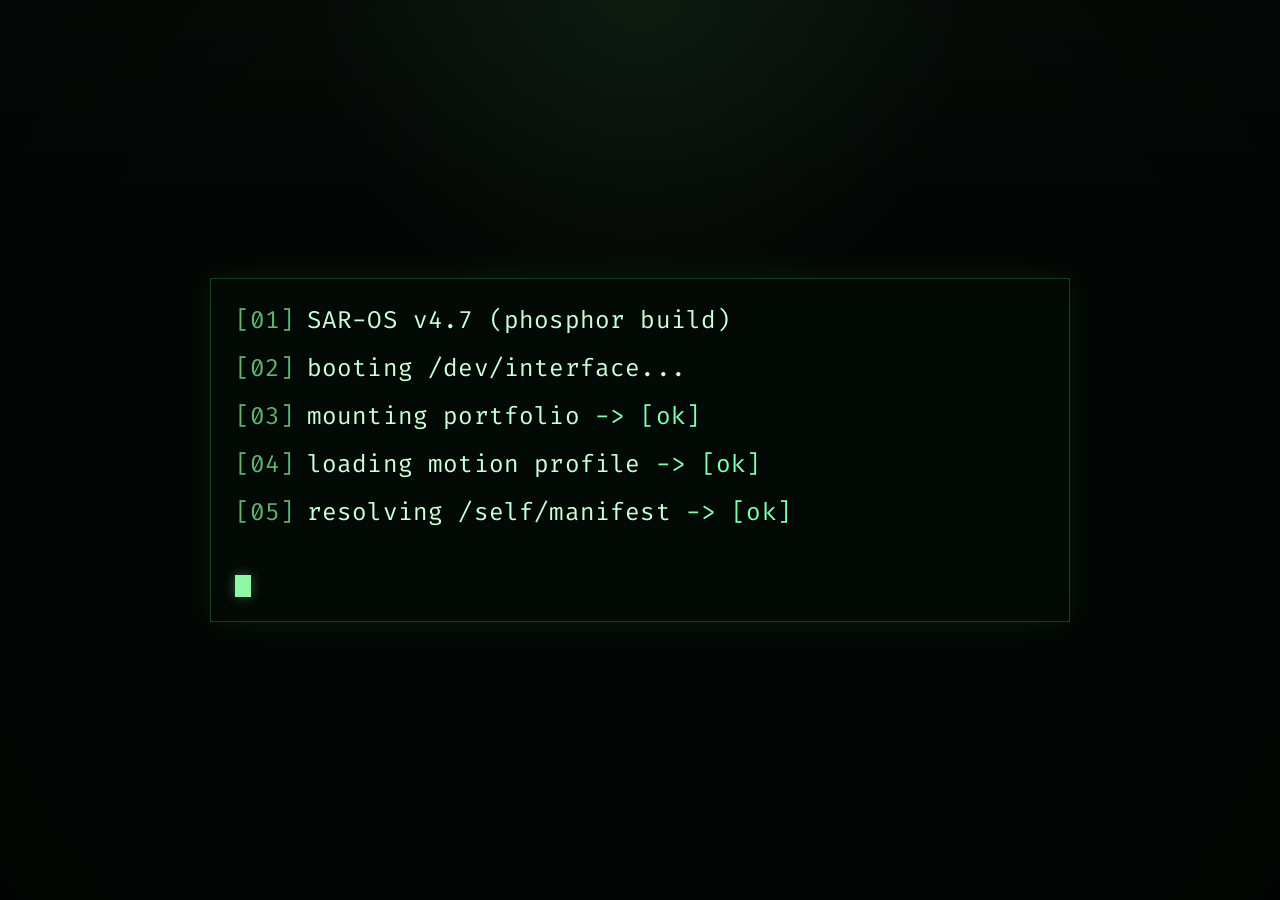
==== commit 856919bd: "added dossier" ====
--- a/index.html
+++ b/index.html
@@ -64,6 +64,7 @@
         </header>
 
         <main class="terminal-body">
+          <section class="terminal-pinned" id="terminalPinned" aria-label="Portfolio overview"></section>
           <div
             class="terminal-log"
             id="terminalLog"
--- a/styles.css
+++ b/styles.css
@@ -274,16 +274,27 @@
 }
 
 .terminal-body {
+  display: grid;
+  grid-template-rows: auto minmax(0, 1fr);
   min-height: 0;
   border-inline: 1px solid var(--border);
   background: var(--bg-elevated);
   overflow: hidden;
 }
 
+.terminal-pinned {
+  padding: 1.15rem 1rem 1.2rem;
+  border-bottom: 1px solid var(--border);
+}
+
+.terminal-pinned .output-block:first-of-type {
+  margin-top: 1.1rem;
+}
+
 .terminal-log {
   height: 100%;
   overflow-y: auto;
-  padding: 1.25rem 1rem 1rem;
+  padding: 1rem;
   scrollbar-width: thin;
   scrollbar-color: var(--border-strong) transparent;
 }
@@ -389,10 +400,23 @@
 
 .log-entry {
   margin-bottom: 1.35rem;
+  padding-bottom: 1.15rem;
+  position: relative;
 }
 
 .log-entry:last-child {
   margin-bottom: 0;
+  padding-bottom: 0;
+}
+
+.log-entry:not(:last-child)::after {
+  content: "";
+  position: absolute;
+  left: 0;
+  right: 0;
+  bottom: 0;
+  height: 1px;
+  background: linear-gradient(90deg, rgba(95, 180, 111, 0.18), rgba(95, 180, 111, 0.92), rgba(95, 180, 111, 0.18));
 }
 
 .log-entry--command {
@@ -401,6 +425,64 @@
 
 .log-entry--system {
   color: var(--text-dim);
+}
+
+.terminal-hero {
+  display: grid;
+  gap: 0.8rem;
+}
+
+.terminal-hero__prefix,
+.list-table__label {
+  color: var(--text-dim);
+  text-transform: uppercase;
+  letter-spacing: 0.18em;
+  font-size: 0.78rem;
+}
+
+.terminal-hero__headline {
+  font-size: clamp(2.4rem, 7vw, 5.8rem);
+  line-height: 0.9;
+  letter-spacing: 0.04em;
+  color: var(--text-bright);
+  text-shadow: 0 0 18px rgba(126, 255, 180, 0.16);
+}
+
+.terminal-hero__system,
+.terminal-hero__subline {
+  color: var(--text);
+}
+
+.terminal-hero__system {
+  text-transform: uppercase;
+  letter-spacing: 0.22em;
+  font-size: 0.78rem;
+}
+
+.terminal-hero__subline {
+  font-size: 1.1rem;
+}
+
+.terminal-hero__summary {
+  display: grid;
+  gap: 0.75rem;
+  max-width: 58rem;
+}
+
+.list-table {
+  display: grid;
+  gap: 0.8rem;
+}
+
+.list-table__row {
+  display: grid;
+  grid-template-columns: minmax(90px, 120px) minmax(0, 1fr);
+  gap: 1rem;
+  align-items: start;
+}
+
+.list-table__value {
+  color: var(--text-bright);
 }
 
 .output-block {
@@ -416,6 +498,29 @@
   text-transform: uppercase;
   letter-spacing: 0.08em;
   font-size: 0.78rem;
+}
+
+.terminal-pinned .output-title {
+  display: flex;
+  align-items: center;
+  gap: 0.9rem;
+  margin: 1.35rem 0 0.9rem;
+  color: var(--text-dim);
+  letter-spacing: 0.22em;
+  font-size: 0.74rem;
+  white-space: nowrap;
+}
+
+.terminal-pinned .output-title::before,
+.terminal-pinned .output-title::after {
+  content: "";
+  height: 1px;
+  flex: 1 1 auto;
+  background: linear-gradient(90deg, rgba(95, 180, 111, 0.35), rgba(95, 180, 111, 0.95));
+}
+
+.terminal-pinned .output-title::after {
+  background: linear-gradient(90deg, rgba(95, 180, 111, 0.95), rgba(95, 180, 111, 0.35));
 }
 
 .output-lines,
@@ -601,6 +706,278 @@
   transform: translateY(-1px);
 }
 
+.dossier-card {
+  border: 1px solid var(--border-strong);
+  background: rgba(6, 14, 8, 0.9);
+  box-shadow: 0 0 28px rgba(42, 255, 109, 0.08);
+}
+
+.dossier-card__header,
+.dossier-card__hero,
+.dossier-card__data,
+.dossier-card__body {
+  padding: 0.95rem 1rem;
+}
+
+.dossier-card__header,
+.dossier-card__hero,
+.dossier-card__data {
+  border-bottom: 1px solid var(--border);
+}
+
+.dossier-card__header {
+  display: flex;
+  justify-content: space-between;
+  gap: 1rem;
+  color: var(--text-dim);
+  text-transform: uppercase;
+  letter-spacing: 0.22em;
+  font-size: 0.72rem;
+}
+
+.dossier-card__hero {
+  display: flex;
+  justify-content: space-between;
+  gap: 1rem;
+}
+
+.dossier-card__label,
+.dossier-card__fact-label,
+.dossier-card__body-title {
+  color: var(--text-dim);
+  text-transform: uppercase;
+  letter-spacing: 0.18em;
+  font-size: 0.74rem;
+}
+
+.dossier-card__code {
+  margin-top: 0.35rem;
+  font-size: clamp(2rem, 5vw, 3.2rem);
+  line-height: 0.92;
+  color: var(--text-bright);
+  text-shadow: 0 0 16px rgba(126, 255, 180, 0.18);
+}
+
+.dossier-card__tagline {
+  margin: 1rem 0 0;
+  max-width: 42rem;
+  font-size: 1rem;
+}
+
+.dossier-card__access {
+  text-align: right;
+}
+
+.dossier-card__access-code {
+  margin-top: 0.55rem;
+  color: var(--text-bright);
+  font-size: 1.5rem;
+  letter-spacing: 0.2em;
+}
+
+.dossier-card__data {
+  display: grid;
+  grid-template-columns: 140px minmax(0, 1fr) 72px;
+  gap: 1rem;
+  align-items: start;
+}
+
+.dossier-card__avatar {
+  position: relative;
+  min-height: 160px;
+  overflow: hidden;
+  border: 1px solid var(--border);
+  background:
+    linear-gradient(180deg, rgba(126, 255, 180, 0.08), transparent 70%),
+    repeating-linear-gradient(
+      to bottom,
+      rgba(126, 255, 180, 0.08) 0,
+      rgba(126, 255, 180, 0.08) 2px,
+      transparent 2px,
+      transparent 7px
+    ),
+    rgba(8, 18, 11, 0.86);
+  display: grid;
+  place-items: center;
+}
+
+.dossier-card__avatar::after {
+  content: "";
+  position: absolute;
+  inset: 0;
+  pointer-events: none;
+  background:
+    repeating-linear-gradient(
+      to bottom,
+      rgba(126, 255, 180, 0.12) 0,
+      rgba(126, 255, 180, 0.12) 2px,
+      transparent 2px,
+      transparent 6px
+    );
+  mix-blend-mode: screen;
+}
+
+.dossier-card__avatar-image {
+  width: 100%;
+  height: 100%;
+  min-height: 160px;
+  object-fit: cover;
+  display: block;
+  filter: saturate(0.88) contrast(1.05) brightness(0.94);
+}
+
+.dossier-card__facts {
+  display: grid;
+  gap: 0.75rem;
+}
+
+.dossier-card__fact-row {
+  display: grid;
+  grid-template-columns: minmax(90px, 110px) minmax(0, 1fr);
+  gap: 1rem;
+}
+
+.dossier-card__fact-value {
+  color: var(--text-bright);
+}
+
+.dossier-card__marks {
+  display: grid;
+  gap: 0.8rem;
+}
+
+.dossier-card__mark {
+  height: 40px;
+  border: 1px solid var(--border);
+  background:
+    linear-gradient(90deg, transparent 0 18%, rgba(126, 255, 180, 0.9) 18% 32%, transparent 32% 50%, rgba(126, 255, 180, 0.9) 50% 64%, transparent 64% 82%, rgba(126, 255, 180, 0.9) 82% 100%),
+    repeating-linear-gradient(
+      to bottom,
+      rgba(126, 255, 180, 0.1) 0,
+      rgba(126, 255, 180, 0.1) 6px,
+      transparent 6px,
+      transparent 10px
+    );
+}
+
+.dossier-card__body {
+  display: grid;
+  gap: 1rem;
+}
+
+.dossier-card__body-title {
+  padding-top: 0.1rem;
+}
+
+.dossier-card__body p {
+  margin: 0;
+  max-width: 54rem;
+  font-size: 1rem;
+  line-height: 1.7;
+}
+
+.dossier-card__sections {
+  display: grid;
+}
+
+.dossier-section {
+  padding: 0.95rem 1rem;
+  border-top: 1px solid var(--border);
+}
+
+.dossier-section__title {
+  display: flex;
+  align-items: center;
+  gap: 0.85rem;
+  margin-bottom: 1rem;
+  color: var(--text-dim);
+  text-transform: uppercase;
+  letter-spacing: 0.22em;
+  font-size: 0.74rem;
+  white-space: nowrap;
+}
+
+.dossier-section__title::after {
+  content: "";
+  height: 1px;
+  flex: 1 1 auto;
+  background: linear-gradient(90deg, rgba(95, 180, 111, 0.85), rgba(95, 180, 111, 0.18));
+}
+
+.dossier-section__industries {
+  display: grid;
+  grid-template-columns: repeat(2, minmax(0, 1fr));
+  gap: 0.7rem;
+}
+
+.dossier-industry {
+  padding: 0.85rem 0.95rem;
+  border: 1px solid var(--border);
+  background: rgba(8, 18, 11, 0.64);
+}
+
+.dossier-industry__label,
+.dossier-stack__label {
+  color: var(--text-bright);
+  text-transform: uppercase;
+  letter-spacing: 0.14em;
+  font-size: 0.9rem;
+}
+
+.dossier-industry__label::before {
+  content: "> ";
+  color: var(--text-bright);
+}
+
+.dossier-industry__value {
+  margin: 0.45rem 0 0;
+  color: var(--text);
+  line-height: 1.45;
+}
+
+.dossier-section__services,
+.dossier-section__stack,
+.dossier-section__deployments {
+  display: grid;
+  gap: 0.85rem;
+}
+
+.dossier-service {
+  color: var(--text-bright);
+}
+
+.dossier-service::before {
+  content: "[+] ";
+  color: var(--text-dim);
+}
+
+.dossier-stack__row,
+.dossier-deployment {
+  display: grid;
+  grid-template-columns: minmax(100px, 120px) minmax(0, 1fr);
+  gap: 1rem;
+  align-items: start;
+}
+
+.dossier-stack__value,
+.dossier-deployment__main {
+  color: var(--text-bright);
+}
+
+.dossier-deployment {
+  grid-template-columns: minmax(0, 1fr) auto;
+}
+
+.dossier-deployment__main::before {
+  content: "> ";
+  color: var(--text-dim);
+}
+
+.dossier-deployment__meta {
+  color: var(--text-dim);
+  white-space: nowrap;
+}
+
 code {
   color: var(--text-bright);
 }
@@ -676,6 +1053,11 @@
   .card-grid {
     grid-template-columns: 1fr;
   }
+
+  .list-table__row {
+    grid-template-columns: 1fr;
+    gap: 0.18rem;
+  }
 }
 
 @media (max-width: 640px) {
@@ -731,6 +1113,34 @@
     gap: 0.2rem;
   }
 
+  .dossier-card__hero,
+  .dossier-card__data {
+    grid-template-columns: 1fr;
+  }
+
+  .dossier-card__access {
+    text-align: left;
+  }
+
+  .dossier-card__fact-row {
+    grid-template-columns: 1fr;
+    gap: 0.18rem;
+  }
+
+  .dossier-card__marks {
+    grid-template-columns: repeat(3, minmax(0, 1fr));
+  }
+
+  .dossier-section__industries {
+    grid-template-columns: 1fr;
+  }
+
+  .dossier-stack__row,
+  .dossier-deployment {
+    grid-template-columns: 1fr;
+    gap: 0.2rem;
+  }
+
   .shortcut-strip {
     gap: 0.55rem 0.9rem;
   }
